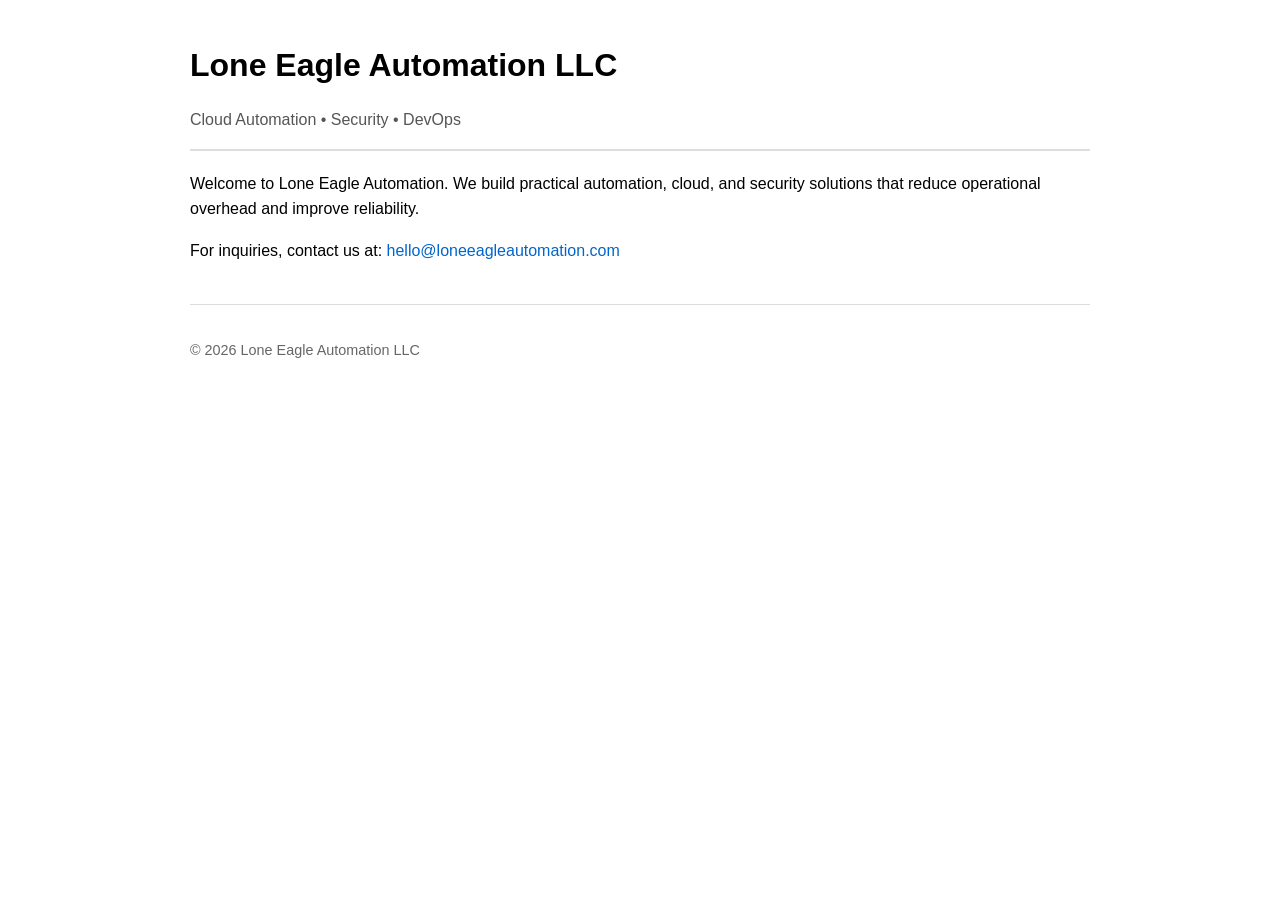
==== index.html @ bfde2ec8 "Create index.html" ====
<!DOCTYPE html>
<html lang="en">
<head>
  <meta charset="UTF-8" />
  <title>Lone Eagle Automation LLC</title>
  <meta name="viewport" content="width=device-width, initial-scale=1" />
  <style>
    body {
      font-family: Arial, sans-serif;
      max-width: 900px;
      margin: 40px auto;
      padding: 0 20px;
      line-height: 1.6;
    }
    header {
      border-bottom: 2px solid #ddd;
      margin-bottom: 20px;
    }
    h1 {
      margin-bottom: 0;
    }
    .tagline {
      color: #555;
    }
    footer {
      margin-top: 40px;
      padding-top: 20px;
      border-top: 1px solid #ddd;
      color: #666;
      font-size: 0.9em;
    }
    a {
      color: #0066cc;
      text-decoration: none;
    }
    a:hover {
      text-decoration: underline;
    }
  </style>
</head>
<body>

<header>
  <h1>Lone Eagle Automation LLC</h1>
  <p class="tagline">Cloud Automation • Security • DevOps</p>
</header>

<main>
  <p>
    Welcome to Lone Eagle Automation. We build practical automation, cloud, and security solutions
    that reduce operational overhead and improve reliability.
  </p>

  <p>
    For inquiries, contact us at:
    <a href="mailto:hello@loneeagleautomation.com">hello@loneeagleautomation.com</a>
  </p>
</main>

<footer>
  <p>© 2026 Lone Eagle Automation LLC</p>
</footer>

</body>
</html>
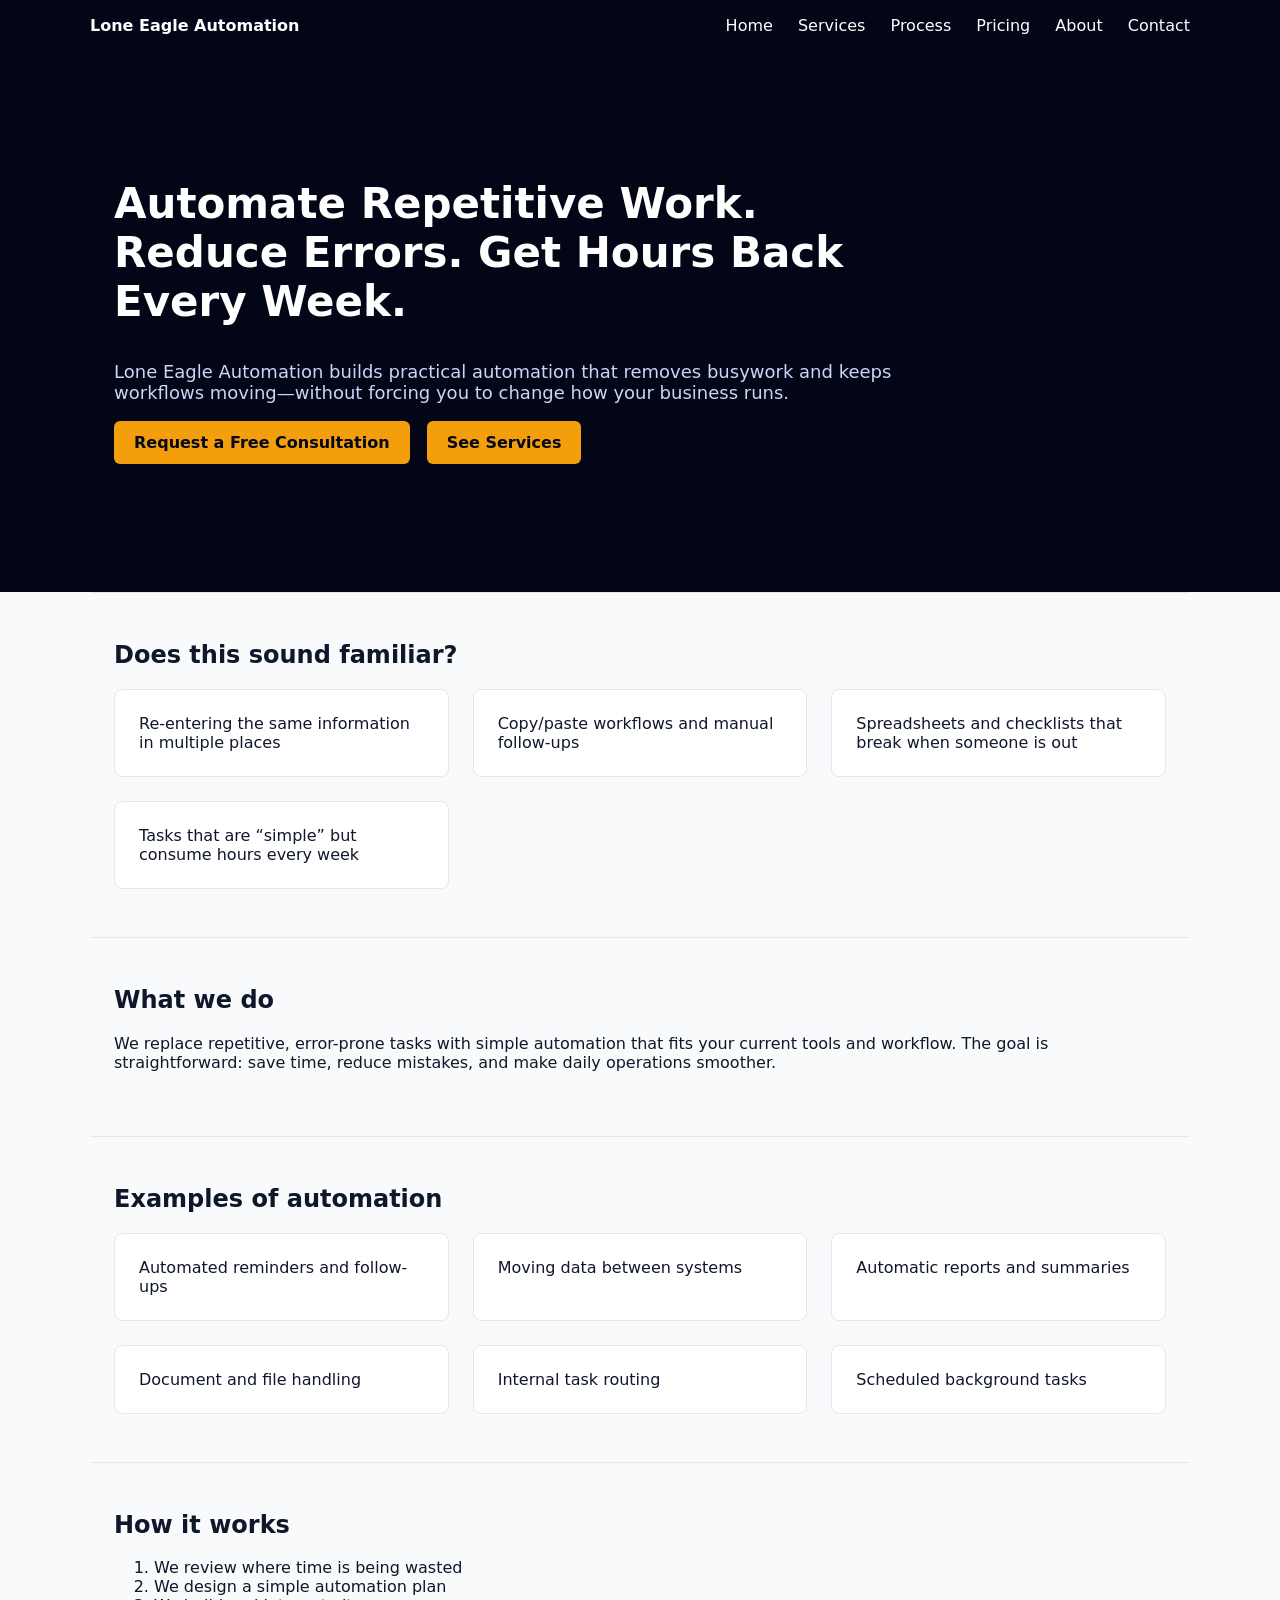
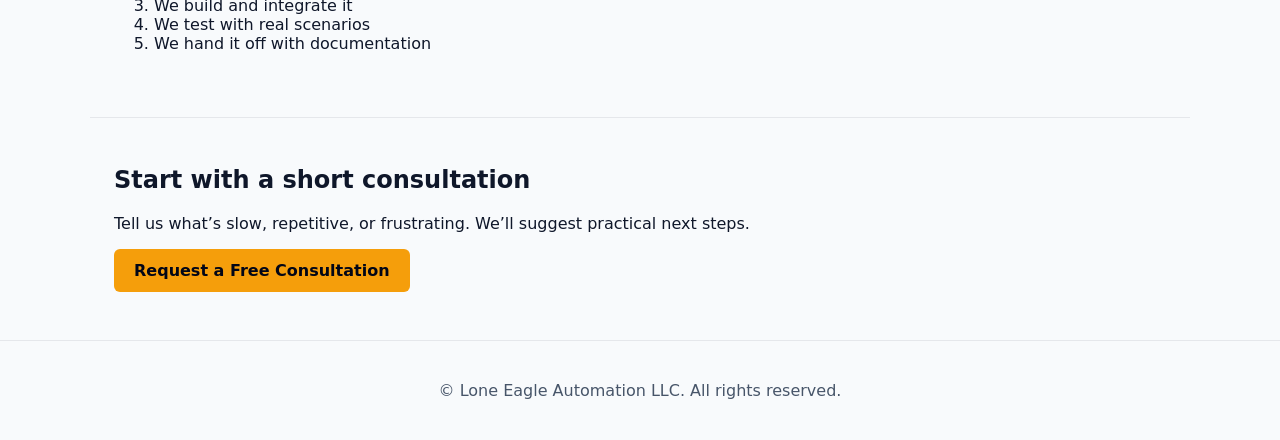
==== commit 893e1bf2: "Rename assets/index.html to index.html" ====
--- a/index.html
+++ b/index.html
@@ -1,64 +1,104 @@
 <!DOCTYPE html>
 <html lang="en">
 <head>
-  <meta charset="UTF-8" />
-  <title>Lone Eagle Automation LLC</title>
+  <meta charset="utf-8" />
   <meta name="viewport" content="width=device-width, initial-scale=1" />
-  <style>
-    body {
-      font-family: Arial, sans-serif;
-      max-width: 900px;
-      margin: 40px auto;
-      padding: 0 20px;
-      line-height: 1.6;
-    }
-    header {
-      border-bottom: 2px solid #ddd;
-      margin-bottom: 20px;
-    }
-    h1 {
-      margin-bottom: 0;
-    }
-    .tagline {
-      color: #555;
-    }
-    footer {
-      margin-top: 40px;
-      padding-top: 20px;
-      border-top: 1px solid #ddd;
-      color: #666;
-      font-size: 0.9em;
-    }
-    a {
-      color: #0066cc;
-      text-decoration: none;
-    }
-    a:hover {
-      text-decoration: underline;
-    }
-  </style>
+
+  <title>Automation Consulting | Lone Eagle Automation</title>
+  <meta name="description" content="We automate repetitive tasks and workflows so work gets done faster with fewer mistakes. Practical automation for busy teams." />
+
+  <link rel="canonical" href="https://loneeagleautomation.com/" />
+
+  <meta property="og:type" content="website" />
+  <meta property="og:title" content="Automation Consulting | Lone Eagle Automation" />
+  <meta property="og:description" content="We automate repetitive tasks and workflows so work gets done faster with fewer mistakes. Practical automation for busy teams." />
+  <meta property="og:url" content="https://loneeagleautomation.com/" />
+  <meta property="og:site_name" content="Lone Eagle Automation" />
+
+  <meta name="twitter:card" content="summary_large_image" />
+  <meta name="twitter:title" content="Automation Consulting | Lone Eagle Automation" />
+  <meta name="twitter:description" content="We automate repetitive tasks and workflows so work gets done faster with fewer mistakes. Practical automation for busy teams." />
+
+  <link rel="stylesheet" href="assets/style.css" />
 </head>
 <body>
 
 <header>
-  <h1>Lone Eagle Automation LLC</h1>
-  <p class="tagline">Cloud Automation • Security • DevOps</p>
+  <nav>
+    <div><strong>Lone Eagle Automation</strong></div>
+    <div>
+      <a href="index.html">Home</a>
+      <a href="services.html">Services</a>
+      <a href="process.html">Process</a>
+      <a href="pricing.html">Pricing</a>
+      <a href="about.html">About</a>
+      <a href="contact.html">Contact</a>
+    </div>
+  </nav>
 </header>
 
-<main>
+<section class="hero">
+  <div class="container">
+    <h1>Automate Repetitive Work. Reduce Errors. Get Hours Back Every Week.</h1>
+    <p>
+      Lone Eagle Automation builds practical automation that removes busywork and keeps workflows moving—without forcing you to change how your business runs.
+    </p>
+    <a class="button" href="contact.html">Request a Free Consultation</a>
+    <a class="button" href="services.html">See Services</a>
+  </div>
+</section>
+
+<div class="container section">
+  <h2>Does this sound familiar?</h2>
+  <div class="grid grid-2">
+    <div class="card">Re-entering the same information in multiple places</div>
+    <div class="card">Copy/paste workflows and manual follow-ups</div>
+    <div class="card">Spreadsheets and checklists that break when someone is out</div>
+    <div class="card">Tasks that are “simple” but consume hours every week</div>
+  </div>
+</div>
+
+<div class="container section">
+  <h2>What we do</h2>
   <p>
-    Welcome to Lone Eagle Automation. We build practical automation, cloud, and security solutions
-    that reduce operational overhead and improve reliability.
+    We replace repetitive, error-prone tasks with simple automation that fits your current tools and workflow.
+    The goal is straightforward: save time, reduce mistakes, and make daily operations smoother.
   </p>
+</div>
 
+<div class="container section">
+  <h2>Examples of automation</h2>
+  <div class="grid grid-2">
+    <div class="card">Automated reminders and follow-ups</div>
+    <div class="card">Moving data between systems</div>
+    <div class="card">Automatic reports and summaries</div>
+    <div class="card">Document and file handling</div>
+    <div class="card">Internal task routing</div>
+    <div class="card">Scheduled background tasks</div>
+  </div>
+</div>
+
+<div class="container section">
+  <h2>How it works</h2>
+  <ol>
+    <li>We review where time is being wasted</li>
+    <li>We design a simple automation plan</li>
+    <li>We build and integrate it</li>
+    <li>We test with real scenarios</li>
+    <li>We hand it off with documentation</li>
+  </ol>
+</div>
+
+<div class="container section">
+  <h2>Start with a short consultation</h2>
   <p>
-    For inquiries, contact us at:
-    <a href="mailto:hello@loneeagleautomation.com">hello@loneeagleautomation.com</a>
+    Tell us what’s slow, repetitive, or frustrating. We’ll suggest practical next steps.
   </p>
-</main>
+  <a class="button" href="contact.html">Request a Free Consultation</a>
+</div>
 
 <footer>
-  <p>© 2026 Lone Eagle Automation LLC</p>
+  <p>© Lone Eagle Automation LLC. All rights reserved.</p>
 </footer>
 
 </body>
--- a/assets/style.css
+++ b/assets/style.css
@@ -0,0 +1,109 @@
+:root {
+  --bg: #020617;
+  --accent: #f59e0b;
+  --text: #0f172a;
+  --muted: #475569;
+  --light: #f8fafc;
+  --border: #e5e7eb;
+}
+
+* {
+  box-sizing: border-box;
+  font-family: system-ui, -apple-system, BlinkMacSystemFont, "Segoe UI", Roboto, Inter, sans-serif;
+}
+
+body {
+  margin: 0;
+  color: var(--text);
+  background: var(--light);
+}
+
+header {
+  background: #020617;
+  color: white;
+  padding: 16px 24px;
+}
+
+nav {
+  max-width: 1100px;
+  margin: 0 auto;
+  display: flex;
+  justify-content: space-between;
+  align-items: center;
+}
+
+nav a {
+  color: white;
+  text-decoration: none;
+  margin-left: 20px;
+  font-weight: 500;
+}
+
+nav a:hover {
+  text-decoration: underline;
+}
+
+.container {
+  max-width: 1100px;
+  margin: 0 auto;
+  padding: 48px 24px;
+}
+
+h1, h2, h3 {
+  margin-top: 0;
+}
+
+.hero {
+  background: #020617;
+  color: white;
+  padding: 80px 24px;
+}
+
+.hero h1 {
+  font-size: 42px;
+  max-width: 800px;
+}
+
+.hero p {
+  font-size: 18px;
+  max-width: 800px;
+  color: #cbd5f5;
+}
+
+.button {
+  display: inline-block;
+  background: var(--accent);
+  color: #020617;
+  padding: 12px 20px;
+  border-radius: 6px;
+  text-decoration: none;
+  font-weight: 600;
+  margin-right: 12px;
+}
+
+.section {
+  border-top: 1px solid var(--border);
+}
+
+.grid {
+  display: grid;
+  gap: 24px;
+}
+
+.grid-2 {
+  grid-template-columns: repeat(auto-fit, minmax(280px, 1fr));
+}
+
+.card {
+  border: 1px solid var(--border);
+  border-radius: 8px;
+  padding: 24px;
+  background: white;
+}
+
+footer {
+  border-top: 1px solid var(--border);
+  padding: 24px;
+  text-align: center;
+  color: var(--muted);
+}
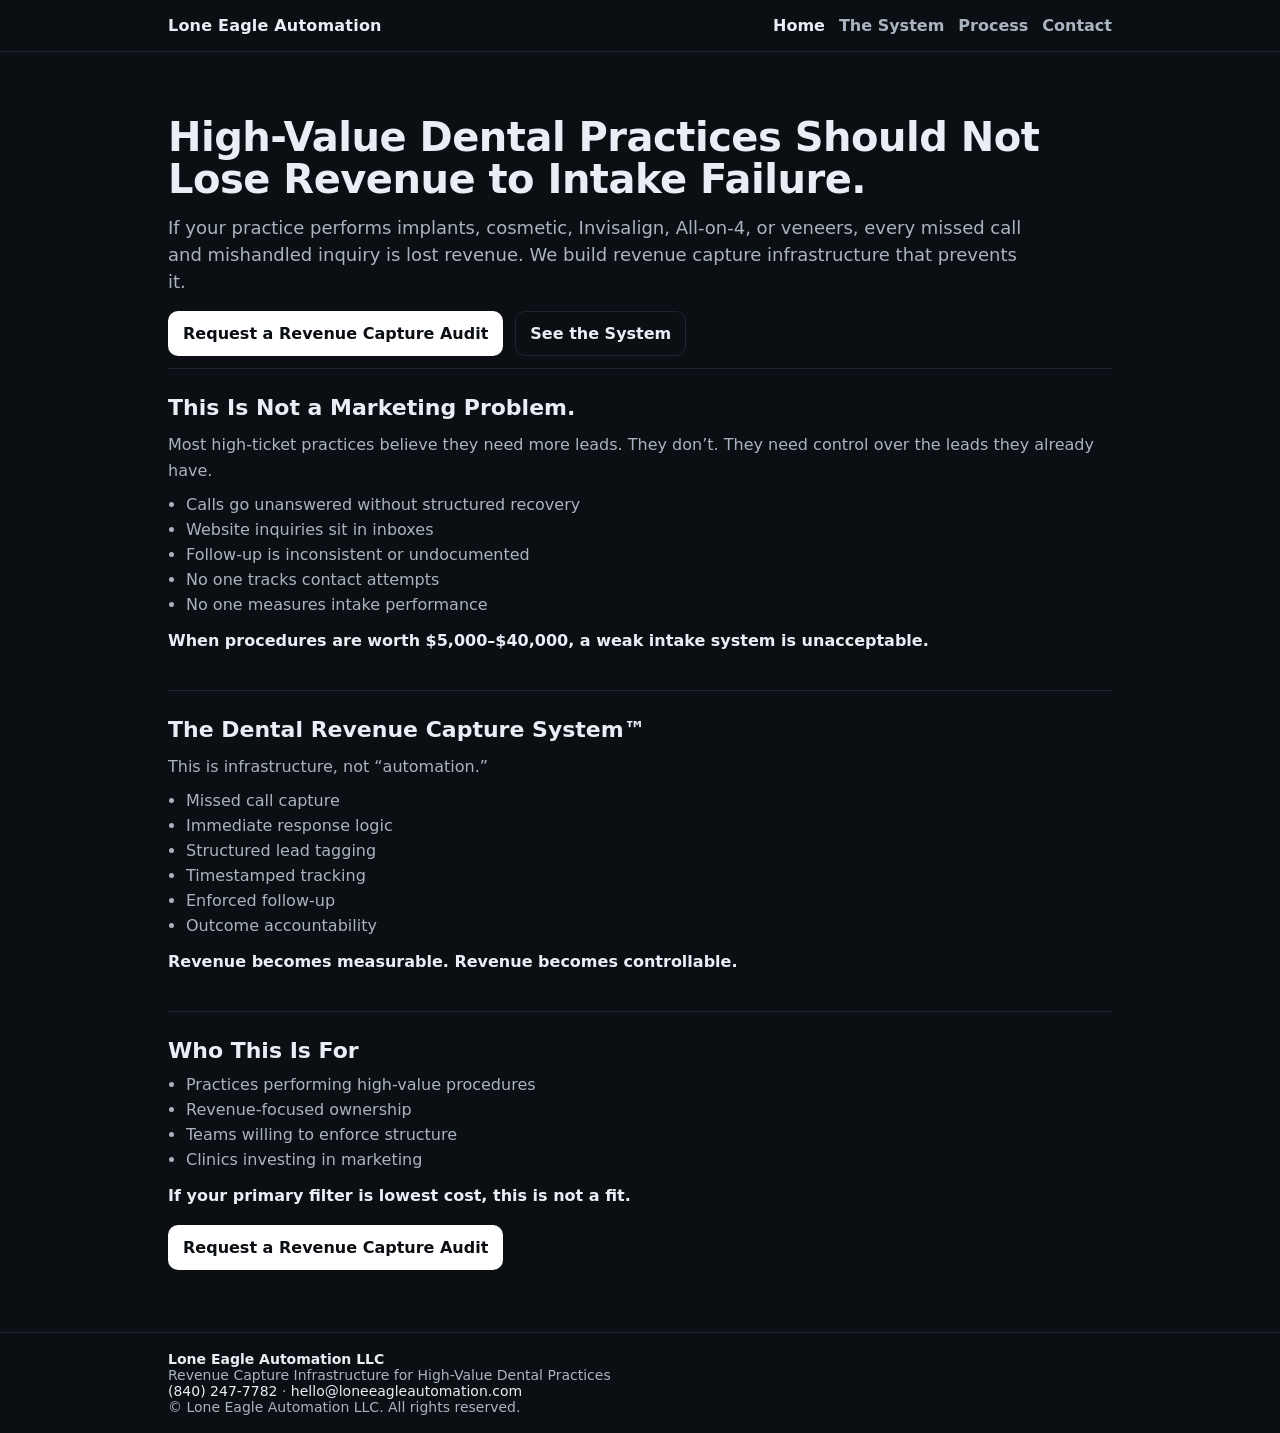
==== commit 6e878ce6: "Update index.html" ====
--- a/index.html
+++ b/index.html
@@ -1,104 +1,91 @@
-<!DOCTYPE html>
+<!doctype html>
 <html lang="en">
 <head>
   <meta charset="utf-8" />
-  <meta name="viewport" content="width=device-width, initial-scale=1" />
-
-  <title>Automation Consulting | Lone Eagle Automation</title>
-  <meta name="description" content="We automate repetitive tasks and workflows so work gets done faster with fewer mistakes. Practical automation for busy teams." />
-
-  <link rel="canonical" href="https://loneeagleautomation.com/" />
-
-  <meta property="og:type" content="website" />
-  <meta property="og:title" content="Automation Consulting | Lone Eagle Automation" />
-  <meta property="og:description" content="We automate repetitive tasks and workflows so work gets done faster with fewer mistakes. Practical automation for busy teams." />
-  <meta property="og:url" content="https://loneeagleautomation.com/" />
-  <meta property="og:site_name" content="Lone Eagle Automation" />
-
-  <meta name="twitter:card" content="summary_large_image" />
-  <meta name="twitter:title" content="Automation Consulting | Lone Eagle Automation" />
-  <meta name="twitter:description" content="We automate repetitive tasks and workflows so work gets done faster with fewer mistakes. Practical automation for busy teams." />
-
+  <meta name="viewport" content="width=device-width,initial-scale=1" />
+  <title>Lone Eagle Automation | Revenue Capture Infrastructure</title>
+  <meta name="description" content="Revenue capture infrastructure for high-ticket dental practices. Stop losing cases to missed calls and broken follow-up." />
   <link rel="stylesheet" href="assets/style.css" />
 </head>
 <body>
 
-<header>
-  <nav>
-    <div><strong>Lone Eagle Automation</strong></div>
-    <div>
-      <a href="index.html">Home</a>
-      <a href="services.html">Services</a>
+<header class="nav">
+  <div class="nav-inner">
+    <div class="brand"><a href="index.html">Lone Eagle Automation</a></div>
+    <nav class="nav-links">
+      <a class="active" href="index.html">Home</a>
+      <a href="system.html">The System</a>
       <a href="process.html">Process</a>
-      <a href="pricing.html">Pricing</a>
-      <a href="about.html">About</a>
       <a href="contact.html">Contact</a>
-    </div>
-  </nav>
+    </nav>
+  </div>
 </header>
 
-<section class="hero">
-  <div class="container">
-    <h1>Automate Repetitive Work. Reduce Errors. Get Hours Back Every Week.</h1>
-    <p>
-      Lone Eagle Automation builds practical automation that removes busywork and keeps workflows moving—without forcing you to change how your business runs.
+<main class="container">
+  <section class="hero">
+    <h1>High-Value Dental Practices Should Not Lose Revenue to Intake Failure.</h1>
+    <p class="subhead">
+      If your practice performs implants, cosmetic, Invisalign, All-on-4, or veneers, every missed call and mishandled inquiry is lost revenue.
+      We build revenue capture infrastructure that prevents it.
     </p>
-    <a class="button" href="contact.html">Request a Free Consultation</a>
-    <a class="button" href="services.html">See Services</a>
+    <div class="cta-row">
+      <a class="btn btn-primary" href="contact.html">Request a Revenue Capture Audit</a>
+      <a class="btn btn-secondary" href="system.html">See the System</a>
+    </div>
+  </section>
+
+  <section class="section">
+    <h2>This Is Not a Marketing Problem.</h2>
+    <p>Most high-ticket practices believe they need more leads. They don’t. They need control over the leads they already have.</p>
+    <ul class="bullets">
+      <li>Calls go unanswered without structured recovery</li>
+      <li>Website inquiries sit in inboxes</li>
+      <li>Follow-up is inconsistent or undocumented</li>
+      <li>No one tracks contact attempts</li>
+      <li>No one measures intake performance</li>
+    </ul>
+    <p class="emphasis">When procedures are worth $5,000–$40,000, a weak intake system is unacceptable.</p>
+  </section>
+
+  <section class="section">
+    <h2>The Dental Revenue Capture System™</h2>
+    <p>This is infrastructure, not “automation.”</p>
+    <ul class="bullets">
+      <li>Missed call capture</li>
+      <li>Immediate response logic</li>
+      <li>Structured lead tagging</li>
+      <li>Timestamped tracking</li>
+      <li>Enforced follow-up</li>
+      <li>Outcome accountability</li>
+    </ul>
+    <p class="emphasis">Revenue becomes measurable. Revenue becomes controllable.</p>
+  </section>
+
+  <section class="section">
+    <h2>Who This Is For</h2>
+    <ul class="bullets">
+      <li>Practices performing high-value procedures</li>
+      <li>Revenue-focused ownership</li>
+      <li>Teams willing to enforce structure</li>
+      <li>Clinics investing in marketing</li>
+    </ul>
+    <p class="warning">If your primary filter is lowest cost, this is not a fit.</p>
+    <div class="cta-row">
+      <a class="btn btn-primary" href="contact.html">Request a Revenue Capture Audit</a>
+    </div>
+  </section>
+</main>
+
+<footer class="footer">
+  <div class="footer-inner">
+    <div class="footer-brand">Lone Eagle Automation LLC</div>
+    <div class="footer-tagline">Revenue Capture Infrastructure for High-Value Dental Practices</div>
+    <div class="footer-contact">
+      <a href="tel:+18402477782">(840) 247-7782</a> ·
+      <a href="mailto:hello@loneeagleautomation.com">hello@loneeagleautomation.com</a>
+    </div>
+    <div class="footer-copy">© Lone Eagle Automation LLC. All rights reserved.</div>
   </div>
-</section>
-
-<div class="container section">
-  <h2>Does this sound familiar?</h2>
-  <div class="grid grid-2">
-    <div class="card">Re-entering the same information in multiple places</div>
-    <div class="card">Copy/paste workflows and manual follow-ups</div>
-    <div class="card">Spreadsheets and checklists that break when someone is out</div>
-    <div class="card">Tasks that are “simple” but consume hours every week</div>
-  </div>
-</div>
-
-<div class="container section">
-  <h2>What we do</h2>
-  <p>
-    We replace repetitive, error-prone tasks with simple automation that fits your current tools and workflow.
-    The goal is straightforward: save time, reduce mistakes, and make daily operations smoother.
-  </p>
-</div>
-
-<div class="container section">
-  <h2>Examples of automation</h2>
-  <div class="grid grid-2">
-    <div class="card">Automated reminders and follow-ups</div>
-    <div class="card">Moving data between systems</div>
-    <div class="card">Automatic reports and summaries</div>
-    <div class="card">Document and file handling</div>
-    <div class="card">Internal task routing</div>
-    <div class="card">Scheduled background tasks</div>
-  </div>
-</div>
-
-<div class="container section">
-  <h2>How it works</h2>
-  <ol>
-    <li>We review where time is being wasted</li>
-    <li>We design a simple automation plan</li>
-    <li>We build and integrate it</li>
-    <li>We test with real scenarios</li>
-    <li>We hand it off with documentation</li>
-  </ol>
-</div>
-
-<div class="container section">
-  <h2>Start with a short consultation</h2>
-  <p>
-    Tell us what’s slow, repetitive, or frustrating. We’ll suggest practical next steps.
-  </p>
-  <a class="button" href="contact.html">Request a Free Consultation</a>
-</div>
-
-<footer>
-  <p>© Lone Eagle Automation LLC. All rights reserved.</p>
 </footer>
 
 </body>
--- a/assets/style.css
+++ b/assets/style.css
@@ -1,109 +1,88 @@
-:root {
-  --bg: #020617;
-  --accent: #f59e0b;
-  --text: #0f172a;
-  --muted: #475569;
-  --light: #f8fafc;
-  --border: #e5e7eb;
+:root{
+  --bg:#0b0f14;
+  --fg:#e9eef5;
+  --muted:#a9b4c0;
+  --line:#1c2430;
+  --accent:#ffffff;
 }
 
-* {
-  box-sizing: border-box;
-  font-family: system-ui, -apple-system, BlinkMacSystemFont, "Segoe UI", Roboto, Inter, sans-serif;
+*{box-sizing:border-box}
+html,body{margin:0;padding:0}
+body{
+  font-family: system-ui, -apple-system, Segoe UI, Roboto, Arial;
+  background:var(--bg);
+  color:var(--fg);
 }
 
-body {
-  margin: 0;
-  color: var(--text);
-  background: var(--light);
+a{color:var(--fg);text-decoration:none}
+a:hover{text-decoration:underline}
+
+.container{max-width:980px;margin:0 auto;padding:36px 18px}
+
+.nav{border-bottom:1px solid var(--line)}
+.nav-inner{max-width:980px;margin:0 auto;padding:16px 18px;display:flex;gap:18px;align-items:center;justify-content:space-between}
+.brand{font-weight:800;letter-spacing:.2px}
+.nav-links{display:flex;gap:14px;flex-wrap:wrap}
+.nav-links a{color:var(--muted);font-weight:700}
+.nav-links a.active,.nav-links a:hover{color:var(--fg)}
+
+.hero{padding:28px 0 12px}
+h1{margin:0 0 14px;font-size:40px;line-height:1.05;letter-spacing:-.5px}
+.subhead{color:var(--muted);font-size:18px;line-height:1.5;max-width:860px}
+
+.section{padding:26px 0;border-top:1px solid var(--line)}
+h2{margin:0 0 12px;font-size:22px}
+p{margin:10px 0;color:var(--muted);line-height:1.6}
+.emphasis{color:var(--fg);font-weight:800;margin-top:14px}
+.warning{color:var(--fg);font-weight:900;margin-top:14px}
+
+.bullets{margin:12px 0 0;padding-left:18px;color:var(--muted)}
+.bullets li{margin:6px 0}
+
+.cta-row{display:flex;gap:12px;flex-wrap:wrap;margin-top:16px}
+
+.btn{
+  display:inline-block;
+  padding:12px 14px;
+  border-radius:10px;
+  border:1px solid var(--line);
+  font-weight:900;
+}
+.btn-primary{background:var(--accent);color:#0b0f14;border-color:transparent}
+.btn-secondary{background:transparent;color:var(--fg)}
+
+.cta-box{
+  border:1px solid var(--line);
+  border-radius:14px;
+  padding:16px;
+  background:#0f1620;
+}
+.cta-box h2{margin-bottom:8px}
+
+.form{display:grid;gap:14px}
+.fieldset{border:1px solid var(--line);border-radius:12px;padding:14px}
+.fieldset legend{padding:0 6px;color:var(--fg);font-weight:900}
+label{display:block;margin:8px 0;color:var(--muted)}
+input,select,textarea{
+  width:100%;
+  padding:10px 10px;
+  border-radius:10px;
+  border:1px solid var(--line);
+  background:#0f1620;
+  color:var(--fg);
+}
+input[type="checkbox"],input[type="radio"]{width:auto;margin-right:8px}
+.inline-note{color:var(--muted);font-size:13px;margin:8px 0 0}
+
+.form-error{
+  border:1px solid #5a1a1a;
+  background:#1a0f0f;
+  color:#ffd2d2;
+  padding:12px;
+  border-radius:12px;
 }
 
-header {
-  background: #020617;
-  color: white;
-  padding: 16px 24px;
-}
-
-nav {
-  max-width: 1100px;
-  margin: 0 auto;
-  display: flex;
-  justify-content: space-between;
-  align-items: center;
-}
-
-nav a {
-  color: white;
-  text-decoration: none;
-  margin-left: 20px;
-  font-weight: 500;
-}
-
-nav a:hover {
-  text-decoration: underline;
-}
-
-.container {
-  max-width: 1100px;
-  margin: 0 auto;
-  padding: 48px 24px;
-}
-
-h1, h2, h3 {
-  margin-top: 0;
-}
-
-.hero {
-  background: #020617;
-  color: white;
-  padding: 80px 24px;
-}
-
-.hero h1 {
-  font-size: 42px;
-  max-width: 800px;
-}
-
-.hero p {
-  font-size: 18px;
-  max-width: 800px;
-  color: #cbd5f5;
-}
-
-.button {
-  display: inline-block;
-  background: var(--accent);
-  color: #020617;
-  padding: 12px 20px;
-  border-radius: 6px;
-  text-decoration: none;
-  font-weight: 600;
-  margin-right: 12px;
-}
-
-.section {
-  border-top: 1px solid var(--border);
-}
-
-.grid {
-  display: grid;
-  gap: 24px;
-}
-
-.grid-2 {
-  grid-template-columns: repeat(auto-fit, minmax(280px, 1fr));
-}
-
-.card {
-  border: 1px solid var(--border);
-  border-radius: 8px;
-  padding: 24px;
-  background: white;
-}
-
-footer {
-  border-top: 1px solid var(--border);
-  padding: 24px;
-  text-align: center;
-  color: var(--muted);
-}
+.footer{border-top:1px solid var(--line)}
+.footer-inner{max-width:980px;margin:0 auto;padding:18px;color:var(--muted);font-size:14px}
+.footer-brand{color:var(--fg);font-weight:900}
+.footer-contact a{color:var(--fg)}
